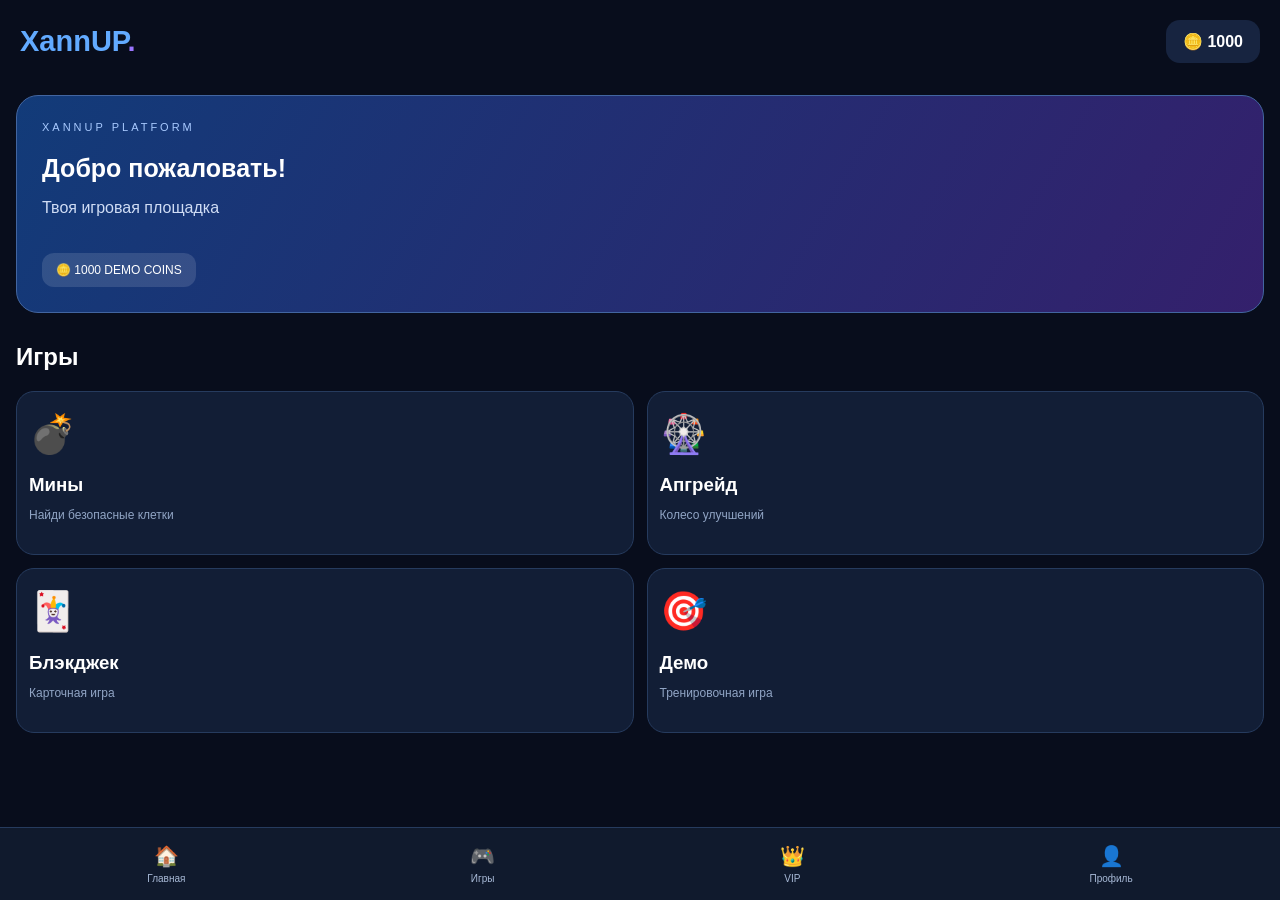
==== index.html @ b1f597c9 "Add files via upload" ====
<!DOCTYPE html>
<html lang="ru">
<head>
    <meta charset="UTF-8">
    <meta name="viewport" content="width=device-width, initial-scale=1.0">
    <title>XannUP</title>
    <script src="https://telegram.org/js/telegram-web-app.js"></script>
    <link rel="stylesheet" href="style.css">
</head>
<body>

<header>
    <div class="logo">XannUP<span>.</span></div>
    <div class="balance">
        🪙 <span id="balance">1000</span>
    </div>
</header>

<main>
    <section class="banner">
        <div class="banner-label">XANNUP PLATFORM</div>
        <h1>Добро пожаловать!</h1>
        <p>Твоя игровая площадка</p>
        <div class="banner-coins">🪙 1000 DEMO COINS</div>
    </section>

    <h2>Игры</h2>

    <section class="games">
        <div class="game" onclick="openGame('mines')">
            <div class="emoji">💣</div>
            <h3>Мины</h3>
            <p>Найди безопасные клетки</p>
        </div>

        <div class="game" onclick="openGame('upgrade')">
            <div class="emoji">🎡</div>
            <h3>Апгрейд</h3>
            <p>Колесо улучшений</p>
        </div>

        <div class="game" onclick="openGame('blackjack')">
            <div class="emoji">🃏</div>
            <h3>Блэкджек</h3>
            <p>Карточная игра</p>
        </div>

        <div class="game" onclick="openGame('demo')">
            <div class="emoji">🎯</div>
            <h3>Демо</h3>
            <p>Тренировочная игра</p>
        </div>
    </section>

    <section id="game-screen">
        <button class="back" onclick="goHome()">← Назад</button>
        <div id="game-content"></div>
    </section>

    <div id="message"></div>
</main>

<nav>
    <button onclick="openTab('Главная')">🏠<span>Главная</span></button>
    <button onclick="openTab('Игры')">🎮<span>Игры</span></button>
    <button onclick="openTab('VIP')">👑<span>VIP</span></button>
    <button onclick="openTab('Профиль')">👤<span>Профиль</span></button>
</nav>

<script src="script.js"></script>
</body>
</html>
---- style.css ----
* {
    box-sizing: border-box;
}

body {
    margin: 0;
    background: #080d1c;
    color: white;
    font-family: Arial, sans-serif;
}

header {
    display: flex;
    justify-content: space-between;
    align-items: center;
    padding: 20px;
}

.logo {
    font-size: 29px;
    font-weight: 900;
    color: #62aaff;
}

.logo span {
    color: #9b75ff;
}

.balance {
    background: #172440;
    padding: 12px 17px;
    border-radius: 14px;
    font-weight: bold;
}

main {
    padding: 12px 16px 110px;
}

.banner {
    padding: 25px;
    border-radius: 22px;
    background: linear-gradient(120deg, #123b79, #34206c);
    border: 1px solid #4265a0;
}

.banner-label {
    font-size: 11px;
    letter-spacing: 3px;
    color: #a8caff;
}

.banner h1 {
    font-size: 25px;
    margin-bottom: 8px;
}

.banner p {
    color: #d0ddf5;
}

.banner-coins {
    margin-top: 20px;
    background: #ffffff20;
    display: inline-block;
    padding: 10px 14px;
    border-radius: 12px;
    font-size: 12px;
}

h2 {
    margin-top: 30px;
}

.games {
    display: grid;
    grid-template-columns: 1fr 1fr;
    gap: 13px;
}

.game {
    background: #121e36;
    border: 1px solid #263b5e;
    border-radius: 18px;
    padding: 20px 12px;
    cursor: pointer;
}

.game:active {
    transform: scale(.97);
}

.game h3 {
    margin-bottom: 7px;
}

.game p {
    color: #91a5c5;
    font-size: 12px;
}

.emoji {
    font-size: 38px;
}

#game-screen {
    display: none;
    background: #121e36;
    border: 1px solid #263b5e;
    padding: 20px;
    margin-top: 20px;
    border-radius: 18px;
}

.back {
    background: #263b5e;
    color: white;
    padding: 10px 15px;
    border: none;
    border-radius: 10px;
}

#message {
    display: none;
    background: #172440;
    padding: 15px;
    border-radius: 14px;
    margin-top: 20px;
}

nav {
    position: fixed;
    bottom: 0;
    width: 100%;
    background: #101a2d;
    display: flex;
    justify-content: space-around;
    padding: 15px 5px;
    border-top: 1px solid #263b5e;
}

nav button {
    color: #a8bad7;
    background: none;
    border: none;
    font-size: 20px;
}

nav span {
    display: block;
    font-size: 10px;
    margin-top: 5px;
}
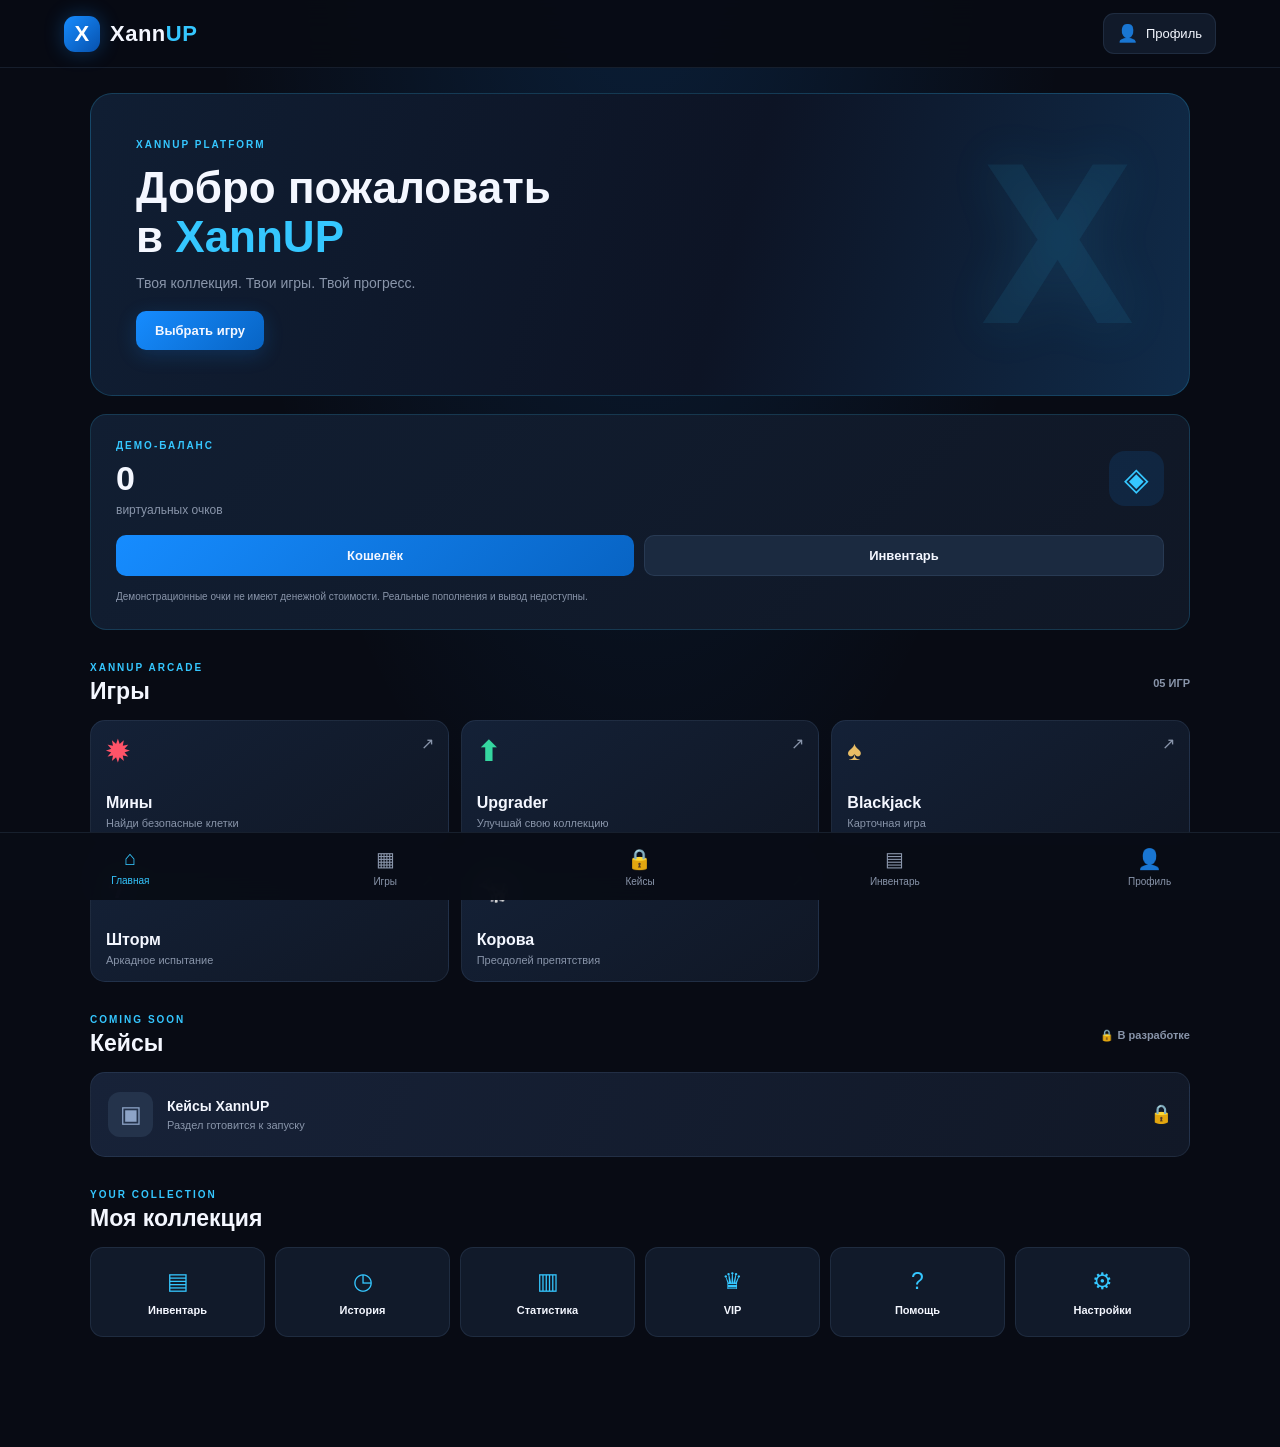
==== commit 33e4fcf1: "Add files via upload" ====
--- a/index.html
+++ b/index.html
@@ -2,72 +2,222 @@
 <!DOCTYPE html>
 <html lang="ru">
 <head>
-    <meta charset="UTF-8">
-    <meta name="viewport" content="width=device-width, initial-scale=1.0">
-    <title>XannUP</title>
-    <script src="https://telegram.org/js/telegram-web-app.js"></script>
-    <link rel="stylesheet" href="style.css">
+  <meta charset="UTF-8">
+  <meta name="viewport" content="width=device-width, initial-scale=1.0">
+  <meta name="theme-color" content="#080b14">
+  <meta name="description" content="XannUP — игровая демо-платформа">
+  <title>XannUP — Главная</title>
+
+  <link rel="stylesheet" href="style.css">
+
+  <script src="assets/core.js"></script>
+  <script src="script.js" defer></script>
 </head>
+
 <body>
 
-<header>
-    <div class="logo">XannUP<span>.</span></div>
-    <div class="balance">
-        🪙 <span id="balance">1000</span>
-    </div>
+<header class="header">
+  <a href="index.html" class="logo">
+    <span class="logo-icon">X</span>
+    <span>Xann<span class="logo-accent">UP</span></span>
+  </a>
+
+  <a href="profile/profile.html" class="profile-button">
+    <span class="avatar">👤</span>
+    <span>Профиль</span>
+  </a>
 </header>
 
-<main>
-    <section class="banner">
-        <div class="banner-label">XANNUP PLATFORM</div>
-        <h1>Добро пожаловать!</h1>
-        <p>Твоя игровая площадка</p>
-        <div class="banner-coins">🪙 1000 DEMO COINS</div>
-    </section>
-
-    <h2>Игры</h2>
-
-    <section class="games">
-        <div class="game" onclick="openGame('mines')">
-            <div class="emoji">💣</div>
-            <h3>Мины</h3>
-            <p>Найди безопасные клетки</p>
-        </div>
-
-        <div class="game" onclick="openGame('upgrade')">
-            <div class="emoji">🎡</div>
-            <h3>Апгрейд</h3>
-            <p>Колесо улучшений</p>
-        </div>
-
-        <div class="game" onclick="openGame('blackjack')">
-            <div class="emoji">🃏</div>
-            <h3>Блэкджек</h3>
-            <p>Карточная игра</p>
-        </div>
-
-        <div class="game" onclick="openGame('demo')">
-            <div class="emoji">🎯</div>
-            <h3>Демо</h3>
-            <p>Тренировочная игра</p>
-        </div>
-    </section>
-
-    <section id="game-screen">
-        <button class="back" onclick="goHome()">← Назад</button>
-        <div id="game-content"></div>
-    </section>
-
-    <div id="message"></div>
+<main class="container">
+
+  <section class="hero">
+    <div class="hero-content">
+      <span class="eyebrow">XANNUP PLATFORM</span>
+      <h1>Добро пожаловать<br>в <span>XannUP</span></h1>
+      <p>
+        Твоя коллекция. Твои игры. Твой прогресс.
+      </p>
+      <a href="#games" class="hero-button">Выбрать игру</a>
+    </div>
+
+    <div class="hero-decoration">
+      <div class="hero-x">X</div>
+    </div>
+  </section>
+
+  <section class="wallet-preview">
+    <div class="wallet-top">
+      <div>
+        <span class="section-label">ДЕМО-БАЛАНС</span>
+        <h2 id="balanceValue">0</h2>
+        <span class="balance-unit">виртуальных очков</span>
+      </div>
+      <div class="wallet-icon">◈</div>
+    </div>
+
+    <div class="wallet-actions">
+      <a href="wallet/wallet.html" class="button-primary">
+        Кошелёк
+      </a>
+
+      <a href="inventory/inventory.html" class="button-secondary">
+        Инвентарь
+      </a>
+    </div>
+
+    <p class="demo-notice">
+      Демонстрационные очки не имеют денежной стоимости.
+      Реальные пополнения и вывод недоступны.
+    </p>
+  </section>
+
+  <section class="section" id="games">
+    <div class="section-heading">
+      <div>
+        <span class="section-label">XANNUP ARCADE</span>
+        <h2>Игры</h2>
+      </div>
+      <span class="section-count">05 ИГР</span>
+    </div>
+
+    <div class="games-grid">
+
+      <a href="games/mines.html" class="game-card mines-card">
+        <div class="game-symbol">✹</div>
+        <div class="game-info">
+          <h3>Мины</h3>
+          <p>Найди безопасные клетки</p>
+        </div>
+        <span class="game-arrow">↗</span>
+      </a>
+
+      <a href="games/upgrade.html" class="game-card upgrade-card">
+        <div class="game-symbol">⬆</div>
+        <div class="game-info">
+          <h3>Upgrader</h3>
+          <p>Улучшай свою коллекцию</p>
+        </div>
+        <span class="game-arrow">↗</span>
+      </a>
+
+      <a href="games/blackjack.html" class="game-card blackjack-card">
+        <div class="game-symbol">♠</div>
+        <div class="game-info">
+          <h3>Blackjack</h3>
+          <p>Карточная игра</p>
+        </div>
+        <span class="game-arrow">↗</span>
+      </a>
+
+      <a href="games/storm.html" class="game-card storm-card">
+        <div class="game-symbol">ϟ</div>
+        <div class="game-info">
+          <h3>Шторм</h3>
+          <p>Аркадное испытание</p>
+        </div>
+        <span class="game-arrow">↗</span>
+      </a>
+
+      <a href="games/cow.html" class="game-card cow-card">
+        <div class="game-symbol">🐄</div>
+        <div class="game-info">
+          <h3>Корова</h3>
+          <p>Преодолей препятствия</p>
+        </div>
+        <span class="game-arrow">↗</span>
+      </a>
+
+    </div>
+  </section>
+
+  <section class="section" id="cases">
+    <div class="section-heading">
+      <div>
+        <span class="section-label">COMING SOON</span>
+        <h2>Кейсы</h2>
+      </div>
+      <span class="lock-label">🔒 В разработке</span>
+    </div>
+
+    <a href="cases/cases.html" class="cases-card">
+      <div class="cases-symbol">▣</div>
+      <div>
+        <h3>Кейсы XannUP</h3>
+        <p>Раздел готовится к запуску</p>
+      </div>
+      <span class="lock-icon">🔒</span>
+    </a>
+  </section>
+
+  <section class="section">
+    <div class="section-heading">
+      <div>
+        <span class="section-label">YOUR COLLECTION</span>
+        <h2>Моя коллекция</h2>
+      </div>
+    </div>
+
+    <div class="quick-grid">
+      <a href="inventory/inventory.html" class="quick-card">
+        <span>▤</span>
+        <strong>Инвентарь</strong>
+      </a>
+
+      <a href="history/history.html" class="quick-card">
+        <span>◷</span>
+        <strong>История</strong>
+      </a>
+
+      <a href="stats/stats.html" class="quick-card">
+        <span>▥</span>
+        <strong>Статистика</strong>
+      </a>
+
+      <a href="vip/vip.html" class="quick-card">
+        <span>♛</span>
+        <strong>VIP</strong>
+      </a>
+
+      <a href="help/help.html" class="quick-card">
+        <span>?</span>
+        <strong>Помощь</strong>
+      </a>
+
+      <a href="settings/settings.html" class="quick-card">
+        <span>⚙</span>
+        <strong>Настройки</strong>
+      </a>
+    </div>
+  </section>
+
 </main>
 
-<nav>
-    <button onclick="openTab('Главная')">🏠<span>Главная</span></button>
-    <button onclick="openTab('Игры')">🎮<span>Игры</span></button>
-    <button onclick="openTab('VIP')">👑<span>VIP</span></button>
-    <button onclick="openTab('Профиль')">👤<span>Профиль</span></button>
+<nav class="bottom-nav">
+  <a href="index.html" class="active">
+    <span>⌂</span>
+    Главная
+  </a>
+
+  <a href="#games">
+    <span>▦</span>
+    Игры
+  </a>
+
+  <a href="cases/cases.html">
+    <span>🔒</span>
+    Кейсы
+  </a>
+
+  <a href="inventory/inventory.html">
+    <span>▤</span>
+    Инвентарь
+  </a>
+
+  <a href="profile/profile.html">
+    <span>👤</span>
+    Профиль
+  </a>
 </nav>
 
-<script src="script.js"></script>
 </body>
 </html>
--- a/style.css
+++ b/style.css
@@ -1,154 +1,476 @@
+
+:root {
+  --bg: #080b14;
+  --bg-light: #0e1421;
+  --panel: #111a2a;
+  --panel-hover: #17243a;
+  --blue: #168cff;
+  --cyan: #35c7ff;
+  --text: #f4f7ff;
+  --muted: #8995aa;
+  --border: rgba(130, 170, 220, .12);
+  --radius: 16px;
+}
 
 * {
-    box-sizing: border-box;
+  margin: 0;
+  padding: 0;
+  box-sizing: border-box;
+}
+
+html {
+  scroll-behavior: smooth;
+  scroll-padding-top: 80px;
 }
 
 body {
-    margin: 0;
-    background: #080d1c;
-    color: white;
-    font-family: Arial, sans-serif;
-}
-
-header {
-    display: flex;
-    justify-content: space-between;
-    align-items: center;
-    padding: 20px;
+  min-height: 100vh;
+  padding-bottom: 85px;
+  background:
+    radial-gradient(ellipse at 50% -15%, rgba(22,140,255,.17), transparent 48%),
+    var(--bg);
+  color: var(--text);
+  font-family: Arial, Helvetica, sans-serif;
+}
+
+a {
+  color: inherit;
+  text-decoration: none;
+}
+
+button {
+  font: inherit;
+  cursor: pointer;
+}
+
+.header {
+  height: 68px;
+  padding: 0 5%;
+  display: flex;
+  justify-content: space-between;
+  align-items: center;
+  background: rgba(8,11,20,.94);
+  border-bottom: 1px solid var(--border);
+  position: sticky;
+  top: 0;
+  z-index: 20;
+  backdrop-filter: blur(15px);
 }
 
 .logo {
-    font-size: 29px;
-    font-weight: 900;
-    color: #62aaff;
-}
-
-.logo span {
-    color: #9b75ff;
-}
-
-.balance {
-    background: #172440;
-    padding: 12px 17px;
-    border-radius: 14px;
-    font-weight: bold;
-}
-
-main {
-    padding: 12px 16px 110px;
-}
-
-.banner {
+  display: flex;
+  align-items: center;
+  gap: 10px;
+  font-size: 22px;
+  font-weight: 900;
+  letter-spacing: .5px;
+}
+
+.logo-icon {
+  width: 36px;
+  height: 36px;
+  display: grid;
+  place-items: center;
+  border-radius: 11px;
+  background: linear-gradient(135deg, #168cff, #0751ad);
+  box-shadow: 0 0 20px rgba(22,140,255,.3);
+  color: white;
+}
+
+.logo-accent {
+  color: var(--cyan);
+}
+
+.profile-button {
+  display: flex;
+  align-items: center;
+  gap: 8px;
+  padding: 9px 13px;
+  background: var(--panel);
+  border: 1px solid var(--border);
+  border-radius: 11px;
+  font-size: 13px;
+}
+
+.avatar {
+  font-size: 17px;
+}
+
+.container {
+  width: min(1100px, 92%);
+  margin: 25px auto;
+}
+
+.hero {
+  min-height: 240px;
+  position: relative;
+  overflow: hidden;
+  display: flex;
+  align-items: center;
+  padding: 30px;
+  border: 1px solid rgba(53,199,255,.2);
+  border-radius: 22px;
+  background:
+    linear-gradient(105deg, #101e33 0%, #0d1425 58%, #102b49 100%);
+}
+
+.hero-content {
+  position: relative;
+  z-index: 2;
+}
+
+.eyebrow,
+.section-label {
+  display: block;
+  color: var(--cyan);
+  font-size: 10px;
+  font-weight: 800;
+  letter-spacing: 2px;
+}
+
+.hero h1 {
+  font-size: clamp(29px, 6vw, 44px);
+  line-height: 1.12;
+  margin: 13px 0;
+}
+
+.hero h1 span {
+  color: var(--cyan);
+}
+
+.hero p {
+  color: var(--muted);
+  font-size: 14px;
+  margin-bottom: 20px;
+}
+
+.hero-button {
+  display: inline-flex;
+  padding: 12px 19px;
+  background: linear-gradient(135deg, #168cff, #0864c4);
+  border-radius: 10px;
+  font-size: 13px;
+  font-weight: 800;
+  box-shadow: 0 5px 20px rgba(22,140,255,.2);
+}
+
+.hero-decoration {
+  position: absolute;
+  right: 5%;
+  top: 50%;
+  transform: translateY(-50%);
+}
+
+.hero-x {
+  font-size: clamp(130px, 25vw, 230px);
+  font-weight: 900;
+  line-height: 1;
+  color: rgba(53,199,255,.08);
+  text-shadow: 0 0 55px rgba(53,199,255,.12);
+}
+
+.wallet-preview {
+  margin-top: 18px;
+  padding: 20px;
+  background: linear-gradient(135deg, #111e32, #101725);
+  border: 1px solid rgba(53,199,255,.17);
+  border-radius: var(--radius);
+}
+
+.wallet-top {
+  display: flex;
+  align-items: center;
+  justify-content: space-between;
+}
+
+.wallet-top h2 {
+  font-size: 34px;
+  margin: 8px 0 2px;
+}
+
+.balance-unit {
+  color: var(--muted);
+  font-size: 12px;
+}
+
+.wallet-icon {
+  width: 55px;
+  height: 55px;
+  display: grid;
+  place-items: center;
+  border-radius: 16px;
+  color: var(--cyan);
+  font-size: 32px;
+  background: rgba(22,140,255,.12);
+}
+
+.wallet-actions {
+  display: flex;
+  gap: 10px;
+  margin-top: 17px;
+}
+
+.button-primary,
+.button-secondary {
+  flex: 1;
+  display: grid;
+  place-items: center;
+  padding: 12px;
+  border-radius: 10px;
+  font-size: 13px;
+  font-weight: 800;
+}
+
+.button-primary {
+  background: linear-gradient(135deg, #168cff, #0864c4);
+}
+
+.button-secondary {
+  background: #1b2a40;
+  border: 1px solid var(--border);
+}
+
+.demo-notice {
+  color: var(--muted);
+  font-size: 10px;
+  line-height: 1.5;
+  margin-top: 13px;
+}
+
+.section {
+  margin-top: 32px;
+}
+
+.section-heading {
+  display: flex;
+  align-items: center;
+  justify-content: space-between;
+  margin-bottom: 15px;
+}
+
+.section-heading h2 {
+  font-size: 23px;
+  margin-top: 5px;
+}
+
+.section-count,
+.lock-label {
+  color: var(--muted);
+  font-size: 11px;
+  font-weight: 700;
+}
+
+.games-grid {
+  display: grid;
+  grid-template-columns: repeat(2, minmax(0, 1fr));
+  gap: 12px;
+}
+
+.game-card {
+  min-height: 125px;
+  padding: 15px;
+  display: flex;
+  flex-direction: column;
+  justify-content: space-between;
+  position: relative;
+  overflow: hidden;
+  background: linear-gradient(145deg, #142137, #101725);
+  border: 1px solid var(--border);
+  border-radius: 15px;
+  transition: .2s;
+}
+
+.game-card:active,
+.quick-card:active {
+  transform: scale(.98);
+}
+
+.game-card:hover {
+  border-color: rgba(53,199,255,.35);
+  background: var(--panel-hover);
+}
+
+.game-symbol {
+  font-size: 27px;
+  font-weight: 900;
+  color: var(--cyan);
+}
+
+.game-info h3 {
+  font-size: 16px;
+  margin-bottom: 5px;
+}
+
+.game-info p {
+  color: var(--muted);
+  font-size: 11px;
+}
+
+.game-arrow {
+  position: absolute;
+  right: 14px;
+  top: 13px;
+  color: var(--muted);
+}
+
+.mines-card .game-symbol {
+  color: #ff5368;
+}
+
+.upgrade-card .game-symbol {
+  color: #35d6a0;
+}
+
+.blackjack-card .game-symbol {
+  color: #e9bd65;
+}
+
+.storm-card .game-symbol {
+  color: #a78bfa;
+}
+
+.cow-card .game-symbol {
+  color: #e5c477;
+}
+
+.cases-card {
+  min-height: 85px;
+  padding: 17px;
+  display: flex;
+  align-items: center;
+  gap: 14px;
+  background: linear-gradient(110deg, #172238, #111827);
+  border: 1px solid var(--border);
+  border-radius: 15px;
+}
+
+.cases-symbol {
+  width: 45px;
+  height: 45px;
+  display: grid;
+  place-items: center;
+  border-radius: 12px;
+  color: #8da4c7;
+  background: #24334b;
+  font-size: 23px;
+}
+
+.cases-card h3 {
+  font-size: 14px;
+}
+
+.cases-card p {
+  color: var(--muted);
+  font-size: 11px;
+  margin-top: 5px;
+}
+
+.lock-icon {
+  margin-left: auto;
+  font-size: 18px;
+}
+
+.quick-grid {
+  display: grid;
+  grid-template-columns: repeat(3, minmax(0, 1fr));
+  gap: 10px;
+}
+
+.quick-card {
+  min-height: 90px;
+  display: flex;
+  flex-direction: column;
+  align-items: center;
+  justify-content: center;
+  gap: 9px;
+  background: var(--panel);
+  border: 1px solid var(--border);
+  border-radius: 13px;
+  transition: .2s;
+}
+
+.quick-card span {
+  color: var(--cyan);
+  font-size: 23px;
+}
+
+.quick-card strong {
+  font-size: 11px;
+}
+
+.bottom-nav {
+  position: fixed;
+  bottom: 0;
+  left: 0;
+  right: 0;
+  min-height: 68px;
+  display: flex;
+  justify-content: space-around;
+  align-items: center;
+  background: rgba(9,13,22,.97);
+  border-top: 1px solid var(--border);
+  z-index: 30;
+  backdrop-filter: blur(15px);
+  padding: 7px 3px;
+}
+
+.bottom-nav a {
+  flex: 1;
+  display: flex;
+  flex-direction: column;
+  align-items: center;
+  gap: 5px;
+  color: var(--muted);
+  font-size: 10px;
+  text-align: center;
+}
+
+.bottom-nav a span {
+  font-size: 20px;
+}
+
+.bottom-nav a.active {
+  color: var(--cyan);
+}
+
+.bottom-nav a.locked {
+  opacity: .65;
+}
+
+@media (min-width: 700px) {
+  .games-grid {
+    grid-template-columns: repeat(3, minmax(0, 1fr));
+  }
+
+  .hero {
+    min-height: 290px;
+    padding: 45px;
+  }
+
+  .wallet-preview {
     padding: 25px;
-    border-radius: 22px;
-    background: linear-gradient(120deg, #123b79, #34206c);
-    border: 1px solid #4265a0;
-}
-
-.banner-label {
-    font-size: 11px;
-    letter-spacing: 3px;
-    color: #a8caff;
-}
-
-.banner h1 {
-    font-size: 25px;
-    margin-bottom: 8px;
-}
-
-.banner p {
-    color: #d0ddf5;
-}
-
-.banner-coins {
-    margin-top: 20px;
-    background: #ffffff20;
-    display: inline-block;
-    padding: 10px 14px;
-    border-radius: 12px;
-    font-size: 12px;
-}
-
-h2 {
-    margin-top: 30px;
-}
-
-.games {
-    display: grid;
-    grid-template-columns: 1fr 1fr;
-    gap: 13px;
-}
-
-.game {
-    background: #121e36;
-    border: 1px solid #263b5e;
-    border-radius: 18px;
-    padding: 20px 12px;
-    cursor: pointer;
-}
-
-.game:active {
-    transform: scale(.97);
-}
-
-.game h3 {
-    margin-bottom: 7px;
-}
-
-.game p {
-    color: #91a5c5;
-    font-size: 12px;
-}
-
-.emoji {
-    font-size: 38px;
-}
-
-#game-screen {
-    display: none;
-    background: #121e36;
-    border: 1px solid #263b5e;
-    padding: 20px;
-    margin-top: 20px;
-    border-radius: 18px;
-}
-
-.back {
-    background: #263b5e;
-    color: white;
-    padding: 10px 15px;
-    border: none;
-    border-radius: 10px;
-}
-
-#message {
-    display: none;
-    background: #172440;
-    padding: 15px;
-    border-radius: 14px;
-    margin-top: 20px;
-}
-
-nav {
-    position: fixed;
-    bottom: 0;
-    width: 100%;
-    background: #101a2d;
-    display: flex;
-    justify-content: space-around;
-    padding: 15px 5px;
-    border-top: 1px solid #263b5e;
-}
-
-nav button {
-    color: #a8bad7;
-    background: none;
-    border: none;
-    font-size: 20px;
-}
-
-nav span {
-    display: block;
+  }
+
+  .quick-grid {
+    grid-template-columns: repeat(6, minmax(0, 1fr));
+  }
+}
+
+@media (max-width: 380px) {
+  .container {
+    width: 94%;
+  }
+
+  .hero {
+    padding: 22px 18px;
+  }
+
+  .game-card {
+    min-height: 115px;
+    padding: 12px;
+  }
+
+  .quick-card strong {
     font-size: 10px;
-    margin-top: 5px;
-}
+  }
+}
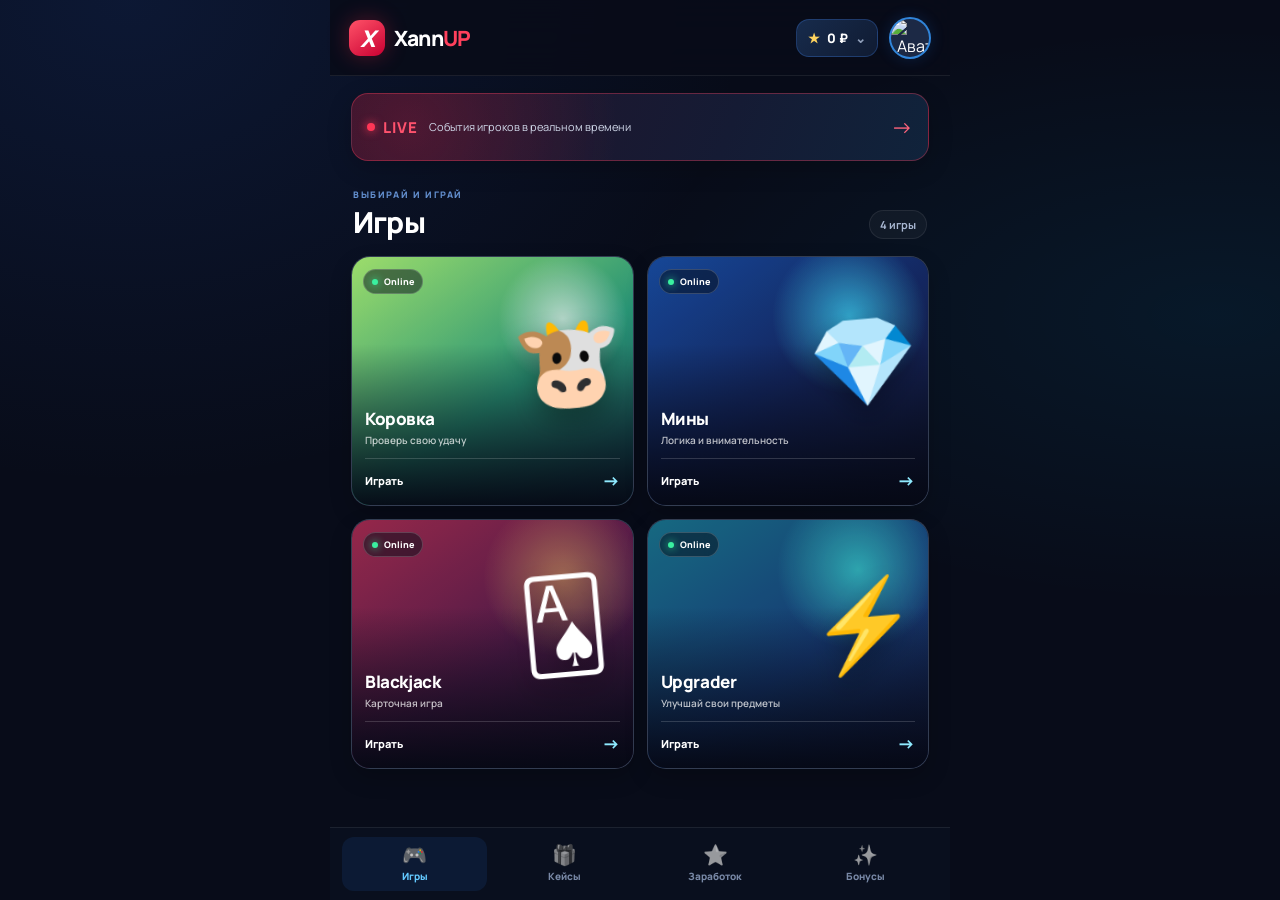
==== commit 9ee20591: "Add files via upload" ====
--- a/index.html
+++ b/index.html
@@ -3,221 +3,266 @@
 <html lang="ru">
 <head>
   <meta charset="UTF-8">
-  <meta name="viewport" content="width=device-width, initial-scale=1.0">
-  <meta name="theme-color" content="#080b14">
-  <meta name="description" content="XannUP — игровая демо-платформа">
-  <title>XannUP — Главная</title>
-
+  <meta name="viewport" content="width=device-width, initial-scale=1.0, viewport-fit=cover">
+  <meta name="theme-color" content="#080d1c">
+  <meta name="description" content="XannUP — игровые развлечения">
+  <title>XannUP</title>
   <link rel="stylesheet" href="style.css">
-
-  <script src="assets/core.js"></script>
-  <script src="script.js" defer></script>
+  <script src="https://telegram.org/js/telegram-web-app.js"></script>
 </head>
 
 <body>
-
-<header class="header">
-  <a href="index.html" class="logo">
-    <span class="logo-icon">X</span>
-    <span>Xann<span class="logo-accent">UP</span></span>
-  </a>
-
-  <a href="profile/profile.html" class="profile-button">
-    <span class="avatar">👤</span>
-    <span>Профиль</span>
-  </a>
-</header>
-
-<main class="container">
-
-  <section class="hero">
-    <div class="hero-content">
-      <span class="eyebrow">XANNUP PLATFORM</span>
-      <h1>Добро пожаловать<br>в <span>XannUP</span></h1>
-      <p>
-        Твоя коллекция. Твои игры. Твой прогресс.
-      </p>
-      <a href="#games" class="hero-button">Выбрать игру</a>
-    </div>
-
-    <div class="hero-decoration">
-      <div class="hero-x">X</div>
-    </div>
-  </section>
-
-  <section class="wallet-preview">
-    <div class="wallet-top">
-      <div>
-        <span class="section-label">ДЕМО-БАЛАНС</span>
-        <h2 id="balanceValue">0</h2>
-        <span class="balance-unit">виртуальных очков</span>
+  <div class="app" id="app">
+
+    <!-- ШАПКА -->
+    <header class="topbar">
+      <a class="brand" href="#" aria-label="XannUP">
+        <span class="brand-mark">X</span>
+        <span class="brand-name">Xann<span>UP</span></span>
+      </a>
+
+      <div class="header-actions">
+        <button class="balance-button" id="balanceButton" type="button">
+          <span class="balance-icon">★</span>
+          <span id="balanceValue">0 ₽</span>
+          <span class="balance-arrow">⌄</span>
+        </button>
+
+        <button class="profile-button" id="profileButton" type="button"
+                aria-label="Профиль">
+          <img
+            id="telegramAvatar"
+            src="https://placehold.co/100x100/172443/ffffff?text=X"
+            alt="Аватар профиля"
+          >
+        </button>
       </div>
-      <div class="wallet-icon">◈</div>
-    </div>
-
-    <div class="wallet-actions">
-      <a href="wallet/wallet.html" class="button-primary">
-        Кошелёк
-      </a>
-
-      <a href="inventory/inventory.html" class="button-secondary">
-        Инвентарь
-      </a>
-    </div>
-
-    <p class="demo-notice">
-      Демонстрационные очки не имеют денежной стоимости.
-      Реальные пополнения и вывод недоступны.
-    </p>
-  </section>
-
-  <section class="section" id="games">
-    <div class="section-heading">
-      <div>
-        <span class="section-label">XANNUP ARCADE</span>
-        <h2>Игры</h2>
-      </div>
-      <span class="section-count">05 ИГР</span>
-    </div>
-
-    <div class="games-grid">
-
-      <a href="games/mines.html" class="game-card mines-card">
-        <div class="game-symbol">✹</div>
-        <div class="game-info">
-          <h3>Мины</h3>
-          <p>Найди безопасные клетки</p>
-        </div>
-        <span class="game-arrow">↗</span>
-      </a>
-
-      <a href="games/upgrade.html" class="game-card upgrade-card">
-        <div class="game-symbol">⬆</div>
-        <div class="game-info">
-          <h3>Upgrader</h3>
-          <p>Улучшай свою коллекцию</p>
-        </div>
-        <span class="game-arrow">↗</span>
-      </a>
-
-      <a href="games/blackjack.html" class="game-card blackjack-card">
-        <div class="game-symbol">♠</div>
-        <div class="game-info">
-          <h3>Blackjack</h3>
-          <p>Карточная игра</p>
-        </div>
-        <span class="game-arrow">↗</span>
-      </a>
-
-      <a href="games/storm.html" class="game-card storm-card">
-        <div class="game-symbol">ϟ</div>
-        <div class="game-info">
-          <h3>Шторм</h3>
-          <p>Аркадное испытание</p>
-        </div>
-        <span class="game-arrow">↗</span>
-      </a>
-
-      <a href="games/cow.html" class="game-card cow-card">
-        <div class="game-symbol">🐄</div>
-        <div class="game-info">
-          <h3>Корова</h3>
-          <p>Преодолей препятствия</p>
-        </div>
-        <span class="game-arrow">↗</span>
-      </a>
-
-    </div>
-  </section>
-
-  <section class="section" id="cases">
-    <div class="section-heading">
-      <div>
-        <span class="section-label">COMING SOON</span>
-        <h2>Кейсы</h2>
-      </div>
-      <span class="lock-label">🔒 В разработке</span>
-    </div>
-
-    <a href="cases/cases.html" class="cases-card">
-      <div class="cases-symbol">▣</div>
-      <div>
-        <h3>Кейсы XannUP</h3>
-        <p>Раздел готовится к запуску</p>
-      </div>
-      <span class="lock-icon">🔒</span>
-    </a>
-  </section>
-
-  <section class="section">
-    <div class="section-heading">
-      <div>
-        <span class="section-label">YOUR COLLECTION</span>
-        <h2>Моя коллекция</h2>
-      </div>
-    </div>
-
-    <div class="quick-grid">
-      <a href="inventory/inventory.html" class="quick-card">
-        <span>▤</span>
-        <strong>Инвентарь</strong>
-      </a>
-
-      <a href="history/history.html" class="quick-card">
-        <span>◷</span>
-        <strong>История</strong>
-      </a>
-
-      <a href="stats/stats.html" class="quick-card">
-        <span>▥</span>
-        <strong>Статистика</strong>
-      </a>
-
-      <a href="vip/vip.html" class="quick-card">
-        <span>♛</span>
-        <strong>VIP</strong>
-      </a>
-
-      <a href="help/help.html" class="quick-card">
-        <span>?</span>
-        <strong>Помощь</strong>
-      </a>
-
-      <a href="settings/settings.html" class="quick-card">
-        <span>⚙</span>
-        <strong>Настройки</strong>
-      </a>
-    </div>
-  </section>
-
-</main>
-
-<nav class="bottom-nav">
-  <a href="index.html" class="active">
-    <span>⌂</span>
-    Главная
-  </a>
-
-  <a href="#games">
-    <span>▦</span>
-    Игры
-  </a>
-
-  <a href="cases/cases.html">
-    <span>🔒</span>
-    Кейсы
-  </a>
-
-  <a href="inventory/inventory.html">
-    <span>▤</span>
-    Инвентарь
-  </a>
-
-  <a href="profile/profile.html">
-    <span>👤</span>
-    Профиль
-  </a>
-</nav>
-
+    </header>
+
+    <main>
+
+      <!-- ИГРЫ: СТРАНИЦА ОТКРЫВАЕТСЯ ПЕРВОЙ -->
+      <section class="page active" id="page-games" data-page="games">
+
+        <!-- LIVE -->
+        <button class="live-banner" id="openLiveButton" type="button">
+          <span class="live-banner-left">
+            <span class="live-indicator"></span>
+            <span class="live-title">LIVE</span>
+          </span>
+          <span class="live-description">
+            События игроков в реальном времени
+          </span>
+          <span class="live-arrow">→</span>
+        </button>
+
+        <div class="section-heading">
+          <div>
+            <p class="eyebrow">ВЫБИРАЙ И ИГРАЙ</p>
+            <h1>Игры</h1>
+          </div>
+          <span class="games-count">4 игры</span>
+        </div>
+
+        <!-- КАРТОЧКИ ИГР -->
+        <div class="games-grid">
+
+          <button class="game-card game-cow" type="button"
+                  data-game="cow">
+            <span class="online-label"><span></span> Online</span>
+            <span class="game-art cow-art" aria-hidden="true">🐮</span>
+            <span class="game-info">
+              <span class="game-name">Коровка</span>
+              <span class="game-subtitle">Проверь свою удачу</span>
+            </span>
+            <span class="game-play">Играть <span>→</span></span>
+          </button>
+
+          <button class="game-card game-mines" type="button"
+                  data-game="mines">
+            <span class="online-label"><span></span> Online</span>
+            <span class="game-art mines-art" aria-hidden="true">💎</span>
+            <span class="game-info">
+              <span class="game-name">Мины</span>
+              <span class="game-subtitle">Логика и внимательность</span>
+            </span>
+            <span class="game-play">Играть <span>→</span></span>
+          </button>
+
+          <button class="game-card game-blackjack" type="button"
+                  data-game="blackjack">
+            <span class="online-label"><span></span> Online</span>
+            <span class="game-art blackjack-art" aria-hidden="true">🂡</span>
+            <span class="game-info">
+              <span class="game-name">Blackjack</span>
+              <span class="game-subtitle">Карточная игра</span>
+            </span>
+            <span class="game-play">Играть <span>→</span></span>
+          </button>
+
+          <button class="game-card game-upgrader" type="button"
+                  data-game="upgrader">
+            <span class="online-label"><span></span> Online</span>
+            <span class="game-art upgrader-art" aria-hidden="true">⚡</span>
+            <span class="game-info">
+              <span class="game-name">Upgrader</span>
+              <span class="game-subtitle">Улучшай свои предметы</span>
+            </span>
+            <span class="game-play">Играть <span>→</span></span>
+          </button>
+
+        </div>
+      </section>
+
+      <!-- LIVE -->
+      <section class="page" id="page-live" data-page="live" hidden>
+        <div class="page-heading">
+          <button class="back-button" data-back-to-games type="button">
+            ← Назад
+          </button>
+          <p class="eyebrow">АКТИВНОСТЬ ПЛАТФОРМЫ</p>
+          <h1><span class="live-indicator"></span> Live</h1>
+          <p class="page-description">
+            Здесь отображаются игровые события XannUP.
+          </p>
+        </div>
+
+        <div class="live-feed" id="liveFeed">
+          <div class="empty-state">
+            <span class="empty-state-icon">⚡</span>
+            <h2>Лента событий</h2>
+            <p>Здесь будут появляться события из игр.</p>
+          </div>
+        </div>
+      </section>
+
+      <!-- КЕЙСЫ -->
+      <section class="page" id="page-cases" data-page="cases" hidden>
+        <div class="page-heading">
+          <p class="eyebrow">XANNUP COLLECTION</p>
+          <h1>Кейсы</h1>
+        </div>
+        <div class="coming-soon">
+          <span class="coming-soon-icon">🎁</span>
+          <h2>Скоро появится</h2>
+          <p>Раздел кейсов пока находится в разработке.</p>
+        </div>
+      </section>
+
+      <!-- ЗАРАБОТОК -->
+      <section class="page" id="page-earnings" data-page="earnings" hidden>
+        <div class="page-heading">
+          <p class="eyebrow">ТВОЙ ПРОФИЛЬ</p>
+          <h1>Заработок</h1>
+        </div>
+        <div class="feature-card">
+          <span class="feature-icon">⭐</span>
+          <h2>Баланс XannUP</h2>
+          <p>Демонстрационные единицы платформы.</p>
+          <button class="primary-button" id="openWalletButton"
+                  type="button">
+            Открыть кошелёк
+          </button>
+        </div>
+      </section>
+
+      <!-- БОНУСЫ -->
+      <section class="page" id="page-bonuses" data-page="bonuses" hidden>
+        <div class="page-heading">
+          <p class="eyebrow">ПРИЯТНЫЕ ПОДАРКИ</p>
+          <h1>Бонусы</h1>
+        </div>
+        <div class="coming-soon">
+          <span class="coming-soon-icon">✨</span>
+          <h2>Бонусы XannUP</h2>
+          <p>Раздел бонусов скоро будет доступен.</p>
+        </div>
+      </section>
+
+      <!-- ПРОФИЛЬ -->
+      <section class="page" id="page-profile" data-page="profile" hidden>
+        <div class="page-heading">
+          <button class="back-button" data-back-to-games type="button">
+            ← Назад
+          </button>
+          <p class="eyebrow">АККАУНТ</p>
+          <h1>Профиль</h1>
+        </div>
+        <div class="profile-card">
+          <img
+            id="profileAvatar"
+            src="https://placehold.co/120x120/172443/ffffff?text=X"
+            alt="Аватар"
+          >
+          <h2 id="profileName">Игрок XannUP</h2>
+          <p id="profileUsername">@username</p>
+        </div>
+      </section>
+
+      <!-- КОШЕЛЁК -->
+      <section class="page" id="page-wallet" data-page="wallet" hidden>
+        <div class="page-heading">
+          <button class="back-button" data-back-to-games type="button">
+            ← Назад
+          </button>
+          <p class="eyebrow">ДЕМО-РЕЖИМ</p>
+          <h1>Кошелёк</h1>
+        </div>
+
+        <div class="wallet-card">
+          <p>Демонстрационный баланс</p>
+          <h2 id="walletBalance">0 ₽</h2>
+          <button class="secondary-button" id="currencyToggle"
+                  type="button">
+            Переключить ₽ / ⭐
+          </button>
+
+          <div class="wallet-actions">
+            <button class="primary-button" id="demoTopUpButton"
+                    type="button">
+              Пополнить
+            </button>
+            <button class="secondary-button" id="withdrawButton"
+                    type="button">
+              Вывод
+            </button>
+          </div>
+
+          <p class="demo-note">
+            Это демонстрационный интерфейс. Платежи и вывод средств
+            не выполняются.
+          </p>
+        </div>
+      </section>
+
+    </main>
+
+    <!-- НИЖНЯЯ НАВИГАЦИЯ -->
+    <nav class="bottom-nav" aria-label="Основная навигация">
+
+      <button class="nav-item active" data-nav="games" type="button">
+        <span class="nav-icon">🎮</span>
+        <span>Игры</span>
+      </button>
+
+      <button class="nav-item" data-nav="cases" type="button">
+        <span class="nav-icon">🎁</span>
+        <span>Кейсы</span>
+      </button>
+
+      <button class="nav-item" data-nav="earnings" type="button">
+        <span class="nav-icon">⭐</span>
+        <span>Заработок</span>
+      </button>
+
+      <button class="nav-item" data-nav="bonuses" type="button">
+        <span class="nav-icon">✨</span>
+        <span>Бонусы</span>
+      </button>
+
+    </nav>
+  </div>
+
+  <script src="script.js"></script>
 </body>
 </html>
--- a/style.css
+++ b/style.css
@@ -1,476 +1,712 @@
+
+@import url('https://fonts.googleapis.com/css2?family=Manrope:wght@400;500;600;700;800;900&display=swap');
 
 :root {
-  --bg: #080b14;
-  --bg-light: #0e1421;
-  --panel: #111a2a;
-  --panel-hover: #17243a;
-  --blue: #168cff;
-  --cyan: #35c7ff;
-  --text: #f4f7ff;
-  --muted: #8995aa;
-  --border: rgba(130, 170, 220, .12);
-  --radius: 16px;
+  --bg: #080c19;
+  --surface: #10182b;
+  --surface-light: #17233d;
+  --text: #ffffff;
+  --muted: #91a0bb;
+  --blue: #287bff;
+  --cyan: #28d8ff;
+  --red: #ff304f;
+  --green: #35e69a;
+  --border: rgba(255,255,255,.08);
 }
 
 * {
+  box-sizing: border-box;
+  -webkit-tap-highlight-color: transparent;
+}
+
+html {
+  min-height: 100%;
+  background: var(--bg);
+}
+
+body {
   margin: 0;
-  padding: 0;
-  box-sizing: border-box;
-}
-
-html {
-  scroll-behavior: smooth;
-  scroll-padding-top: 80px;
-}
-
-body {
   min-height: 100vh;
-  padding-bottom: 85px;
+  color: var(--text);
+  font-family: 'Manrope', sans-serif;
   background:
-    radial-gradient(ellipse at 50% -15%, rgba(22,140,255,.17), transparent 48%),
+    radial-gradient(ellipse at 10% 0%, rgba(35,85,190,.16), transparent 38%),
+    radial-gradient(ellipse at 95% 35%, rgba(0,190,255,.07), transparent 35%),
     var(--bg);
-  color: var(--text);
-  font-family: Arial, Helvetica, sans-serif;
-}
-
-a {
+}
+
+button, a {
+  font: inherit;
+}
+
+button {
   color: inherit;
-  text-decoration: none;
-}
-
-button {
-  font: inherit;
   cursor: pointer;
 }
 
-.header {
-  height: 68px;
-  padding: 0 5%;
-  display: flex;
+.app {
+  width: 100%;
+  max-width: 620px;
+  min-height: 100vh;
+  margin: 0 auto;
+  padding-bottom: calc(105px + env(safe-area-inset-bottom));
+}
+
+/* HEADER */
+
+.topbar {
+  height: 76px;
+  padding: 0 19px;
+  display: flex;
+  align-items: center;
   justify-content: space-between;
-  align-items: center;
-  background: rgba(8,11,20,.94);
   border-bottom: 1px solid var(--border);
+  background: rgba(8,12,25,.88);
+  backdrop-filter: blur(18px);
   position: sticky;
   top: 0;
   z-index: 20;
-  backdrop-filter: blur(15px);
-}
-
-.logo {
-  display: flex;
-  align-items: center;
-  gap: 10px;
-  font-size: 22px;
-  font-weight: 900;
-  letter-spacing: .5px;
-}
-
-.logo-icon {
+}
+
+.brand {
+  display: flex;
+  align-items: center;
+  gap: 9px;
+  text-decoration: none;
+  color: white;
+}
+
+.brand-mark {
   width: 36px;
   height: 36px;
   display: grid;
   place-items: center;
   border-radius: 11px;
-  background: linear-gradient(135deg, #168cff, #0751ad);
-  box-shadow: 0 0 20px rgba(22,140,255,.3);
-  color: white;
-}
-
-.logo-accent {
-  color: var(--cyan);
+  background: linear-gradient(145deg, #ff5268, #c90032);
+  box-shadow: 0 0 22px rgba(255,35,75,.3);
+  font-size: 23px;
+  font-weight: 900;
+  font-style: italic;
+}
+
+.brand-name {
+  font-size: 21px;
+  font-weight: 900;
+  letter-spacing: -.8px;
+}
+
+.brand-name span {
+  color: #ff405c;
+}
+
+.header-actions {
+  display: flex;
+  align-items: center;
+  gap: 11px;
+}
+
+.balance-button {
+  display: flex;
+  align-items: center;
+  gap: 7px;
+  border: 1px solid rgba(67,140,255,.25);
+  border-radius: 13px;
+  padding: 9px 11px;
+  background: linear-gradient(135deg, #172b4c, #101b32);
+  font-weight: 800;
+  font-size: 13px;
+}
+
+.balance-icon {
+  color: #ffd45e;
+}
+
+.balance-arrow {
+  color: #91a0bb;
 }
 
 .profile-button {
+  width: 42px;
+  height: 42px;
+  padding: 0;
+  border: 2px solid rgba(54,157,255,.8);
+  border-radius: 50%;
+  overflow: hidden;
+  background: #1c2945;
+  box-shadow: 0 0 15px rgba(40,123,255,.18);
+}
+
+.profile-button img {
+  width: 100%;
+  height: 100%;
+  object-fit: cover;
+}
+
+/* MAIN */
+
+main {
+  padding: 17px 16px 24px;
+}
+
+.page[hidden] {
+  display: none !important;
+}
+
+.page {
+  animation: pageEnter .28s ease both;
+}
+
+@keyframes pageEnter {
+  from {
+    opacity: 0;
+    transform: translateY(9px);
+  }
+  to {
+    opacity: 1;
+    transform: translateY(0);
+  }
+}
+
+/* LIVE BANNER */
+
+.live-banner {
+  width: 100%;
+  min-height: 68px;
+  padding: 13px 15px;
+  display: flex;
+  align-items: center;
+  gap: 11px;
+  border: 1px solid rgba(255,65,93,.35);
+  border-radius: 17px;
+  text-align: left;
+  background:
+    radial-gradient(circle at 10% 50%, rgba(255,35,70,.2), transparent 40%),
+    linear-gradient(110deg, #24142b, #151b34 65%, #10233b);
+  box-shadow: 0 7px 24px rgba(0,0,0,.2);
+  transition: transform .2s, border-color .2s;
+}
+
+.live-banner:active {
+  transform: scale(.98);
+}
+
+.live-banner-left {
   display: flex;
   align-items: center;
   gap: 8px;
-  padding: 9px 13px;
-  background: var(--panel);
+}
+
+.live-indicator,
+.online-label > span {
+  width: 8px;
+  height: 8px;
+  display: inline-block;
+  border-radius: 50%;
+  background: #ff3656;
+  box-shadow: 0 0 10px #ff3656;
+  animation: livePulse 1.5s infinite;
+  flex-shrink: 0;
+}
+
+@keyframes livePulse {
+  0%, 100% {
+    opacity: 1;
+    box-shadow: 0 0 5px #ff3656;
+  }
+  50% {
+    opacity: .55;
+    box-shadow: 0 0 14px #ff3656;
+  }
+}
+
+.live-title {
+  color: #ff526d;
+  font-size: 15px;
+  font-weight: 900;
+  letter-spacing: 1px;
+}
+
+.live-description {
+  color: #d0d8e9;
+  font-size: 11px;
+  line-height: 1.4;
+  flex: 1;
+}
+
+.live-arrow {
+  font-size: 22px;
+  color: #ff647c;
+}
+
+/* SECTION TITLES */
+
+.section-heading {
+  margin: 27px 2px 17px;
+  display: flex;
+  align-items: end;
+  justify-content: space-between;
+}
+
+.eyebrow {
+  margin: 0 0 5px;
+  color: #638fcf;
+  font-size: 9px;
+  font-weight: 900;
+  letter-spacing: 1.6px;
+}
+
+h1 {
+  margin: 0;
+  font-size: 29px;
+  line-height: 1.15;
+  font-weight: 900;
+  letter-spacing: -.8px;
+}
+
+.games-count {
+  padding: 6px 10px;
   border: 1px solid var(--border);
-  border-radius: 11px;
-  font-size: 13px;
-}
-
-.avatar {
-  font-size: 17px;
-}
-
-.container {
-  width: min(1100px, 92%);
-  margin: 25px auto;
-}
-
-.hero {
-  min-height: 240px;
-  position: relative;
-  overflow: hidden;
-  display: flex;
-  align-items: center;
-  padding: 30px;
-  border: 1px solid rgba(53,199,255,.2);
-  border-radius: 22px;
-  background:
-    linear-gradient(105deg, #101e33 0%, #0d1425 58%, #102b49 100%);
-}
-
-.hero-content {
-  position: relative;
-  z-index: 2;
-}
-
-.eyebrow,
-.section-label {
-  display: block;
-  color: var(--cyan);
-  font-size: 10px;
-  font-weight: 800;
-  letter-spacing: 2px;
-}
-
-.hero h1 {
-  font-size: clamp(29px, 6vw, 44px);
-  line-height: 1.12;
-  margin: 13px 0;
-}
-
-.hero h1 span {
-  color: var(--cyan);
-}
-
-.hero p {
-  color: var(--muted);
-  font-size: 14px;
-  margin-bottom: 20px;
-}
-
-.hero-button {
-  display: inline-flex;
-  padding: 12px 19px;
-  background: linear-gradient(135deg, #168cff, #0864c4);
-  border-radius: 10px;
-  font-size: 13px;
-  font-weight: 800;
-  box-shadow: 0 5px 20px rgba(22,140,255,.2);
-}
-
-.hero-decoration {
-  position: absolute;
-  right: 5%;
-  top: 50%;
-  transform: translateY(-50%);
-}
-
-.hero-x {
-  font-size: clamp(130px, 25vw, 230px);
-  font-weight: 900;
-  line-height: 1;
-  color: rgba(53,199,255,.08);
-  text-shadow: 0 0 55px rgba(53,199,255,.12);
-}
-
-.wallet-preview {
-  margin-top: 18px;
-  padding: 20px;
-  background: linear-gradient(135deg, #111e32, #101725);
-  border: 1px solid rgba(53,199,255,.17);
-  border-radius: var(--radius);
-}
-
-.wallet-top {
-  display: flex;
-  align-items: center;
-  justify-content: space-between;
-}
-
-.wallet-top h2 {
-  font-size: 34px;
-  margin: 8px 0 2px;
-}
-
-.balance-unit {
-  color: var(--muted);
-  font-size: 12px;
-}
-
-.wallet-icon {
-  width: 55px;
-  height: 55px;
-  display: grid;
-  place-items: center;
-  border-radius: 16px;
-  color: var(--cyan);
-  font-size: 32px;
-  background: rgba(22,140,255,.12);
-}
-
-.wallet-actions {
-  display: flex;
-  gap: 10px;
-  margin-top: 17px;
-}
-
-.button-primary,
-.button-secondary {
-  flex: 1;
-  display: grid;
-  place-items: center;
-  padding: 12px;
-  border-radius: 10px;
-  font-size: 13px;
-  font-weight: 800;
-}
-
-.button-primary {
-  background: linear-gradient(135deg, #168cff, #0864c4);
-}
-
-.button-secondary {
-  background: #1b2a40;
-  border: 1px solid var(--border);
-}
-
-.demo-notice {
-  color: var(--muted);
-  font-size: 10px;
-  line-height: 1.5;
-  margin-top: 13px;
-}
-
-.section {
-  margin-top: 32px;
-}
-
-.section-heading {
-  display: flex;
-  align-items: center;
-  justify-content: space-between;
-  margin-bottom: 15px;
-}
-
-.section-heading h2 {
-  font-size: 23px;
-  margin-top: 5px;
-}
-
-.section-count,
-.lock-label {
-  color: var(--muted);
+  border-radius: 20px;
+  color: #a8b7d1;
+  background: rgba(255,255,255,.04);
   font-size: 11px;
   font-weight: 700;
 }
+
+/* GAME CARDS */
 
 .games-grid {
   display: grid;
   grid-template-columns: repeat(2, minmax(0, 1fr));
-  gap: 12px;
+  gap: 13px;
 }
 
 .game-card {
-  min-height: 125px;
-  padding: 15px;
+  min-width: 0;
+  min-height: 225px;
+  position: relative;
   display: flex;
   flex-direction: column;
-  justify-content: space-between;
-  position: relative;
+  align-items: stretch;
+  justify-content: flex-end;
   overflow: hidden;
-  background: linear-gradient(145deg, #142137, #101725);
-  border: 1px solid var(--border);
-  border-radius: 15px;
-  transition: .2s;
-}
-
-.game-card:active,
-.quick-card:active {
-  transform: scale(.98);
-}
-
-.game-card:hover {
-  border-color: rgba(53,199,255,.35);
-  background: var(--panel-hover);
-}
-
-.game-symbol {
-  font-size: 27px;
-  font-weight: 900;
-  color: var(--cyan);
-}
-
-.game-info h3 {
-  font-size: 16px;
-  margin-bottom: 5px;
-}
-
-.game-info p {
-  color: var(--muted);
-  font-size: 11px;
-}
-
-.game-arrow {
+  padding: 13px;
+  border: 1px solid rgba(255,255,255,.12);
+  border-radius: 19px;
+  text-align: left;
+  background: #17223a;
+  isolation: isolate;
+  box-shadow: 0 9px 22px rgba(0,0,0,.2);
+  transition: transform .2s, filter .2s, border-color .2s;
+}
+
+.game-card:active {
+  transform: scale(.97);
+  filter: brightness(1.13);
+}
+
+.game-card::before {
+  content: "";
   position: absolute;
-  right: 14px;
-  top: 13px;
-  color: var(--muted);
-}
-
-.mines-card .game-symbol {
-  color: #ff5368;
-}
-
-.upgrade-card .game-symbol {
-  color: #35d6a0;
-}
-
-.blackjack-card .game-symbol {
-  color: #e9bd65;
-}
-
-.storm-card .game-symbol {
-  color: #a78bfa;
-}
-
-.cow-card .game-symbol {
-  color: #e5c477;
-}
-
-.cases-card {
-  min-height: 85px;
-  padding: 17px;
-  display: flex;
-  align-items: center;
-  gap: 14px;
-  background: linear-gradient(110deg, #172238, #111827);
-  border: 1px solid var(--border);
-  border-radius: 15px;
-}
-
-.cases-symbol {
-  width: 45px;
-  height: 45px;
+  inset: 0;
+  z-index: -2;
+  opacity: .95;
+}
+
+.game-card::after {
+  content: "";
+  position: absolute;
+  inset: 35% 0 0;
+  z-index: -1;
+  background: linear-gradient(transparent, rgba(5,8,20,.96));
+}
+
+.game-cow::before {
+  background:
+    radial-gradient(circle at 75% 25%, rgba(255,255,255,.65), transparent 23%),
+    linear-gradient(145deg, #a4e86e, #2b9c79 55%, #164c58);
+}
+
+.game-mines::before {
+  background:
+    radial-gradient(circle at 72% 24%, rgba(64,226,255,.7), transparent 28%),
+    linear-gradient(145deg, #174a9c, #14245a 55%, #10162e);
+}
+
+.game-blackjack::before {
+  background:
+    radial-gradient(circle at 75% 23%, rgba(255,209,100,.45), transparent 28%),
+    linear-gradient(145deg, #9d294b, #521b48 55%, #21152f);
+}
+
+.game-upgrader::before {
+  background:
+    radial-gradient(circle at 75% 20%, rgba(67,255,229,.55), transparent 28%),
+    linear-gradient(145deg, #176e85, #173d77 55%, #151c42);
+}
+
+.online-label {
+  position: absolute;
+  top: 12px;
+  left: 11px;
+  display: flex;
+  align-items: center;
+  gap: 6px;
+  padding: 5px 8px;
+  border: 1px solid rgba(255,255,255,.18);
+  border-radius: 20px;
+  background: rgba(5,12,25,.5);
+  backdrop-filter: blur(8px);
+  color: white;
+  font-size: 9px;
+  font-weight: 800;
+  z-index: 2;
+}
+
+.online-label > span {
+  width: 6px;
+  height: 6px;
+  background: #3af0a0;
+  box-shadow: 0 0 8px #3af0a0;
+  animation: none;
+}
+
+.game-art {
+  position: absolute;
+  top: 36px;
+  right: 12px;
+  width: 100px;
+  height: 105px;
   display: grid;
   place-items: center;
+  font-size: 76px;
+  filter: drop-shadow(0 12px 13px rgba(0,0,0,.3));
+  transform: rotate(-5deg);
+  transition: transform .3s;
+}
+
+.game-card:active .game-art {
+  transform: rotate(4deg) scale(1.08);
+}
+
+.mines-art {
+  color: #b5f8ff;
+}
+
+.blackjack-art {
+  font-size: 88px;
+}
+
+.upgrader-art {
+  font-size: 82px;
+  color: #b2fff6;
+}
+
+.game-info {
+  display: flex;
+  flex-direction: column;
+  gap: 3px;
+  margin-top: 112px;
+}
+
+.game-name {
+  font-size: 17px;
+  font-weight: 900;
+  letter-spacing: -.4px;
+}
+
+.game-subtitle {
+  color: rgba(255,255,255,.73);
+  font-size: 10px;
+  font-weight: 600;
+}
+
+.game-play {
+  display: flex;
+  justify-content: space-between;
+  align-items: center;
+  margin-top: 11px;
+  padding-top: 9px;
+  border-top: 1px solid rgba(255,255,255,.16);
+  font-size: 11px;
+  font-weight: 800;
+}
+
+.game-play span {
+  color: #8feaff;
+  font-size: 18px;
+}
+
+/* PAGE HEADINGS */
+
+.page-heading {
+  margin: 13px 2px 22px;
+}
+
+.page-description {
+  color: var(--muted);
+  font-size: 13px;
+  line-height: 1.6;
+}
+
+.back-button {
+  display: block;
+  margin: 0 0 23px;
+  padding: 8px 12px;
+  border: 1px solid var(--border);
+  border-radius: 10px;
+  background: var(--surface);
+  color: #c8d7ee;
+  font-size: 12px;
+  font-weight: 700;
+}
+
+/* EMPTY / COMING SOON */
+
+.coming-soon,
+.empty-state {
+  padding: 35px 20px;
+  border: 1px solid var(--border);
+  border-radius: 20px;
+  text-align: center;
+  background:
+    radial-gradient(circle at 50% 0%, rgba(50,120,255,.12), transparent 65%),
+    var(--surface);
+}
+
+.coming-soon-icon,
+.empty-state-icon {
+  display: block;
+  margin-bottom: 13px;
+  font-size: 49px;
+  filter: drop-shadow(0 5px 15px rgba(55,135,255,.3));
+}
+
+.coming-soon h2,
+.empty-state h2 {
+  margin: 0 0 8px;
+  font-size: 19px;
+  font-weight: 900;
+}
+
+.coming-soon p,
+.empty-state p {
+  margin: 0;
+  color: var(--muted);
+  font-size: 12px;
+  line-height: 1.6;
+}
+
+/* FEATURE / WALLET */
+
+.feature-card,
+.wallet-card,
+.profile-card {
+  padding: 23px;
+  border: 1px solid var(--border);
+  border-radius: 20px;
+  background:
+    radial-gradient(circle at 90% 0%, rgba(36,120,255,.16), transparent 55%),
+    var(--surface);
+  box-shadow: 0 10px 25px rgba(0,0,0,.18);
+}
+
+.feature-icon {
+  font-size: 38px;
+}
+
+.feature-card h2,
+.wallet-card h2 {
+  margin: 12px 0 7px;
+  font-size: 21px;
+}
+
+.feature-card p,
+.wallet-card p {
+  color: var(--muted);
+  font-size: 12px;
+  line-height: 1.6;
+}
+
+.wallet-card h2 {
+  font-size: 34px;
+  color: #fff;
+}
+
+.wallet-actions {
+  display: grid;
+  grid-template-columns: 1fr 1fr;
+  gap: 10px;
+  margin-top: 17px;
+}
+
+.primary-button,
+.secondary-button {
+  min-height: 43px;
+  padding: 11px 14px;
   border-radius: 12px;
-  color: #8da4c7;
-  background: #24334b;
-  font-size: 23px;
-}
-
-.cases-card h3 {
-  font-size: 14px;
-}
-
-.cases-card p {
+  font-size: 12px;
+  font-weight: 900;
+}
+
+.primary-button {
+  border: 0;
+  background: linear-gradient(110deg, #267dff, #20bce9);
+  box-shadow: 0 5px 17px rgba(34,131,255,.22);
+}
+
+.secondary-button {
+  border: 1px solid rgba(255,255,255,.12);
+  background: #1b2944;
+}
+
+.demo-note {
+  margin-top: 17px;
+  font-size: 10px !important;
+}
+
+/* PROFILE */
+
+.profile-card {
+  display: flex;
+  flex-direction: column;
+  align-items: center;
+  text-align: center;
+}
+
+.profile-card img {
+  width: 90px;
+  height: 90px;
+  object-fit: cover;
+  border: 3px solid #328bff;
+  border-radius: 50%;
+}
+
+.profile-card h2 {
+  margin: 13px 0 3px;
+  font-size: 19px;
+}
+
+.profile-card p {
+  margin: 0;
   color: var(--muted);
-  font-size: 11px;
-  margin-top: 5px;
-}
-
-.lock-icon {
-  margin-left: auto;
-  font-size: 18px;
-}
-
-.quick-grid {
-  display: grid;
-  grid-template-columns: repeat(3, minmax(0, 1fr));
+  font-size: 12px;
+}
+
+/* LIVE FEED */
+
+.live-feed {
+  display: flex;
+  flex-direction: column;
   gap: 10px;
 }
 
-.quick-card {
-  min-height: 90px;
-  display: flex;
-  flex-direction: column;
-  align-items: center;
-  justify-content: center;
-  gap: 9px;
-  background: var(--panel);
-  border: 1px solid var(--border);
-  border-radius: 13px;
-  transition: .2s;
-}
-
-.quick-card span {
-  color: var(--cyan);
-  font-size: 23px;
-}
-
-.quick-card strong {
-  font-size: 11px;
-}
+/* BOTTOM NAVIGATION */
 
 .bottom-nav {
   position: fixed;
+  left: 50%;
   bottom: 0;
-  left: 0;
-  right: 0;
-  min-height: 68px;
-  display: flex;
-  justify-content: space-around;
-  align-items: center;
-  background: rgba(9,13,22,.97);
-  border-top: 1px solid var(--border);
   z-index: 30;
-  backdrop-filter: blur(15px);
-  padding: 7px 3px;
-}
-
-.bottom-nav a {
-  flex: 1;
+  transform: translateX(-50%);
+  width: 100%;
+  max-width: 620px;
+  min-height: 73px;
+  padding: 9px 12px calc(9px + env(safe-area-inset-bottom));
+  display: grid;
+  grid-template-columns: repeat(4, 1fr);
+  gap: 5px;
+  border-top: 1px solid rgba(255,255,255,.08);
+  background: rgba(10,16,31,.96);
+  backdrop-filter: blur(20px);
+}
+
+.nav-item {
+  min-width: 0;
+  padding: 5px 2px;
   display: flex;
   flex-direction: column;
   align-items: center;
-  gap: 5px;
-  color: var(--muted);
+  justify-content: center;
+  gap: 4px;
+  border: 0;
+  border-radius: 12px;
+  background: transparent;
+  color: #7888a6;
   font-size: 10px;
-  text-align: center;
-}
-
-.bottom-nav a span {
+  font-weight: 800;
+  transition: .2s;
+}
+
+.nav-icon {
   font-size: 20px;
-}
-
-.bottom-nav a.active {
-  color: var(--cyan);
-}
-
-.bottom-nav a.locked {
-  opacity: .65;
-}
-
-@media (min-width: 700px) {
+  line-height: 1;
+  filter: grayscale(1);
+  opacity: .7;
+}
+
+.nav-item.active {
+  color: #63c9ff;
+  background: rgba(41,127,255,.1);
+}
+
+.nav-item.active .nav-icon {
+  filter: none;
+  opacity: 1;
+}
+
+/* SMALL SCREENS */
+
+@media (max-width: 370px) {
+  main {
+    padding-left: 11px;
+    padding-right: 11px;
+  }
+
   .games-grid {
-    grid-template-columns: repeat(3, minmax(0, 1fr));
-  }
-
-  .hero {
-    min-height: 290px;
-    padding: 45px;
-  }
-
-  .wallet-preview {
-    padding: 25px;
-  }
-
-  .quick-grid {
-    grid-template-columns: repeat(6, minmax(0, 1fr));
-  }
-}
-
-@media (max-width: 380px) {
-  .container {
-    width: 94%;
-  }
-
-  .hero {
-    padding: 22px 18px;
+    gap: 9px;
   }
 
   .game-card {
-    min-height: 115px;
-    padding: 12px;
-  }
-
-  .quick-card strong {
+    min-height: 205px;
+    padding: 10px;
+  }
+
+  .game-art {
+    right: 5px;
+    font-size: 66px;
+  }
+
+  .game-name {
+    font-size: 15px;
+  }
+
+  .game-subtitle {
+    font-size: 9px;
+  }
+
+  .live-description {
     font-size: 10px;
   }
 }
+
+@media (min-width: 500px) {
+  main {
+    padding-left: 21px;
+    padding-right: 21px;
+  }
+
+  .game-card {
+    min-height: 250px;
+  }
+
+  .game-art {
+    top: 42px;
+    right: 20px;
+    font-size: 88px;
+  }
+
+  .game-info {
+    margin-top: 130px;
+  }
+}
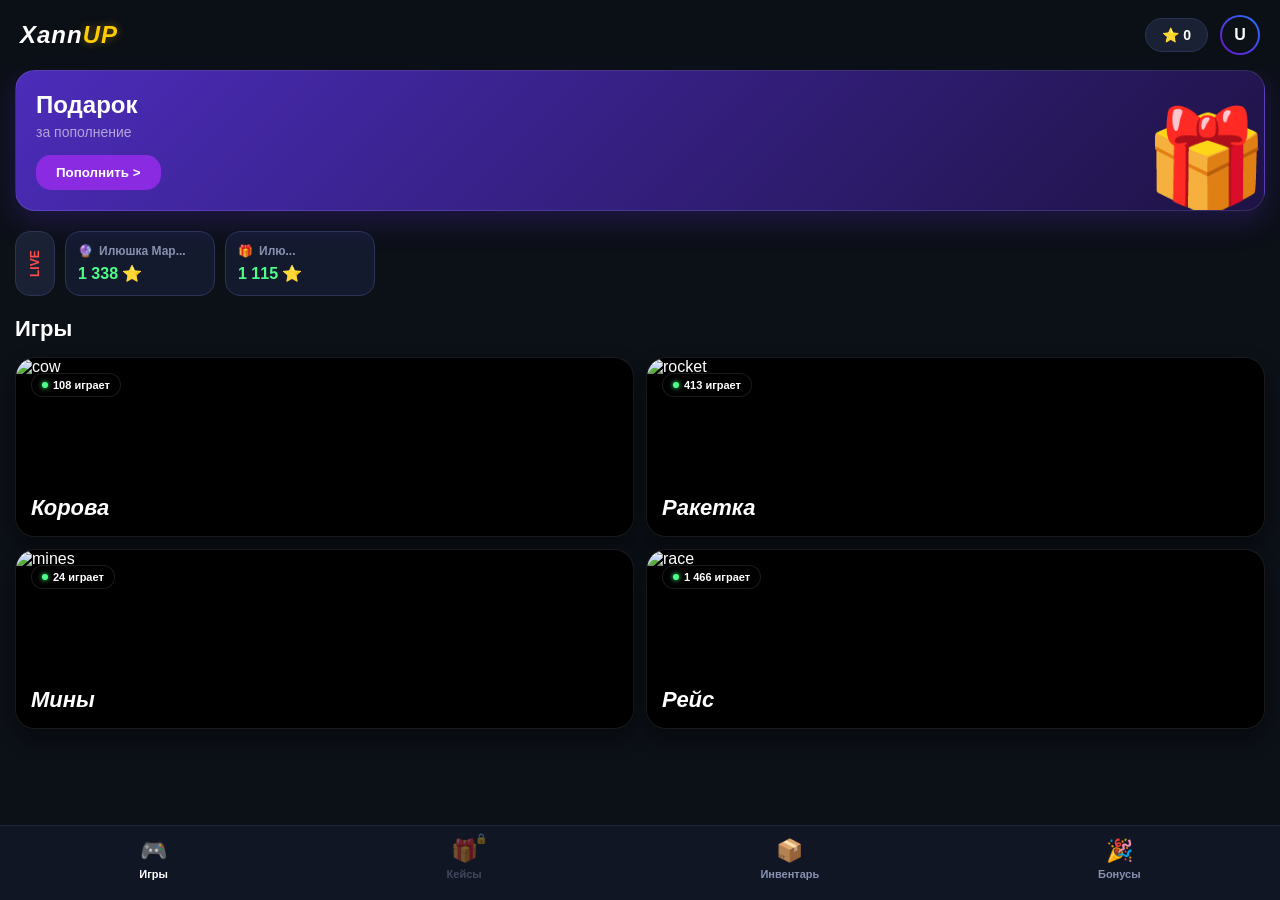
==== commit 3f64b766: "Add files via upload" ====
--- a/index.html
+++ b/index.html
@@ -1,268 +1,87 @@
-
 <!DOCTYPE html>
 <html lang="ru">
 <head>
-  <meta charset="UTF-8">
-  <meta name="viewport" content="width=device-width, initial-scale=1.0, viewport-fit=cover">
-  <meta name="theme-color" content="#080d1c">
-  <meta name="description" content="XannUP — игровые развлечения">
-  <title>XannUP</title>
-  <link rel="stylesheet" href="style.css">
-  <script src="https://telegram.org/js/telegram-web-app.js"></script>
+    <meta charset="UTF-8">
+    <meta name="viewport" content="width=device-width, initial-scale=1.0, maximum-scale=1.0, user-scalable=no">
+    <title>XannUP</title>
+    <script src="https://telegram.org/js/telegram-web-app.js"></script>
+    <style>
+        :root { --bg-color: #0c1017; --text-main: #ffffff; --text-muted: #8892b0; --nav-bg: rgba(18, 24, 38, 0.95); }
+        * { box-sizing: border-box; margin: 0; padding: 0; font-family: -apple-system, BlinkMacSystemFont, "Segoe UI", Roboto, sans-serif; -webkit-tap-highlight-color: transparent; }
+        body { background-color: var(--bg-color); color: var(--text-main); padding-bottom: 80px; overflow-x: hidden; }
+        .header { display: flex; justify-content: space-between; align-items: center; padding: 15px 20px; position: sticky; top: 0; z-index: 100; background: rgba(12, 16, 23, 0.8); backdrop-filter: blur(10px); }
+        .logo { font-weight: 900; font-size: 24px; font-style: italic; letter-spacing: 1px; }
+        .logo span { color: #ffcc00; text-shadow: 0 0 10px rgba(255, 204, 0, 0.4); }
+        .header-right { display: flex; align-items: center; gap: 12px; }
+        .balance { background: #1a2135; padding: 8px 16px; border-radius: 20px; font-weight: 800; border: 1px solid #2a3556; display: flex; align-items: center; gap: 6px; font-size: 14px; }
+        .avatar { width: 40px; height: 40px; border-radius: 50%; background: linear-gradient(45deg, #6a11cb, #2575fc); display: flex; justify-content: center; align-items: center; overflow: hidden; padding: 2px; }
+        .avatar-inner { width: 100%; height: 100%; border-radius: 50%; background: #0c1017; display: flex; justify-content: center; align-items: center; overflow: hidden; font-weight: bold; }
+        .avatar-inner img { width: 100%; height: 100%; object-fit: cover; }
+        .banner { margin: 0 15px 20px 15px; border-radius: 20px; background: linear-gradient(135deg, #4b2cba 0%, #1e1345 100%); padding: 20px; position: relative; overflow: hidden; display: flex; align-items: center; box-shadow: 0 10px 30px rgba(75, 44, 186, 0.3); border: 1px solid rgba(255,255,255,0.1); }
+        .banner-text h2 { font-size: 24px; margin-bottom: 5px; font-weight: 900; }
+        .banner-text p { font-size: 14px; color: #b3a5d9; margin-bottom: 15px; }
+        .banner-btn { background: #8a2be2; color: white; border: none; padding: 10px 20px; border-radius: 15px; font-weight: bold; cursor: pointer; }
+        .banner-img { position: absolute; right: -5px; bottom: -10px; font-size: 100px; }
+        .live-container { display: flex; gap: 10px; overflow-x: auto; padding: 0 15px 20px 15px; scrollbar-width: none; }
+        .live-container::-webkit-scrollbar { display: none; }
+        .live-badge { display: flex; align-items: center; justify-content: center; background: #1a2135; border-radius: 15px; padding: 0 12px; color: #ff4d4d; font-weight: 900; font-size: 12px; writing-mode: vertical-rl; transform: rotate(180deg); border: 1px solid #2a3556; }
+        .live-card { min-width: 150px; background: #141a2e; border-radius: 15px; padding: 12px; display: flex; flex-direction: column; border: 1px solid #2a3556; }
+        .live-user { display: flex; align-items: center; gap: 6px; font-size: 12px; margin-bottom: 6px; color: var(--text-muted); font-weight: 600; }
+        .live-amount { font-weight: 900; font-size: 16px; color: #4dff88; }
+        .section-title { font-size: 22px; font-weight: 900; margin: 0 15px 15px 15px; }
+        .games-grid { display: grid; grid-template-columns: 1fr 1fr; gap: 12px; padding: 0 15px; }
+        .game-card { border-radius: 20px; padding: 15px; text-align: left; position: relative; overflow: hidden; cursor: pointer; height: 180px; display: flex; flex-direction: column; justify-content: flex-end; transition: transform 0.2s; box-shadow: 0 10px 20px rgba(0,0,0,0.4); border: 1px solid rgba(255,255,255,0.1); background-color: #000; }
+        .game-card:active { transform: scale(0.96); }
+        .card-img { pointer-events: none; -webkit-touch-callout: none; user-select: none; position: absolute; top: 0; left: 0; width: 100%; height: 100%; object-fit: cover; z-index: 1; transition: transform 0.3s; }
+        .game-card:active .card-img { transform: scale(1.1); }
+        .card-overlay { position: absolute; bottom: 0; left: 0; right: 0; height: 60%; background: linear-gradient(to top, rgba(0,0,0,0.9) 0%, rgba(0,0,0,0) 100%); z-index: 2; pointer-events: none; }
+        .online-badge { background: rgba(0,0,0,0.6); backdrop-filter: blur(5px); padding: 5px 10px; border-radius: 12px; font-size: 11px; font-weight: bold; display: inline-flex; align-items: center; gap: 5px; align-self: flex-start; margin-bottom: auto; z-index: 3; border: 1px solid rgba(255,255,255,0.1); }
+        .online-dot { width: 6px; height: 6px; background: #4dff88; border-radius: 50%; box-shadow: 0 0 5px #4dff88; }
+        .game-title { font-weight: 900; font-size: 22px; z-index: 3; text-shadow: 0 2px 4px rgba(0,0,0,0.8); font-style: italic; }
+        .bottom-nav { position: fixed; bottom: 0; left: 0; right: 0; background: var(--nav-bg); backdrop-filter: blur(15px); display: flex; justify-content: space-around; padding: 12px 0 20px 0; border-top: 1px solid #1f2742; z-index: 100; }
+        .nav-item { display: flex; flex-direction: column; align-items: center; font-size: 11px; color: var(--text-muted); cursor: pointer; position: relative; font-weight: 600; }
+        .nav-item.active { color: #fff; }
+        .nav-icon { font-size: 22px; margin-bottom: 4px; }
+        .nav-item.disabled { opacity: 0.4; cursor: not-allowed; }
+        .lock-icon { position: absolute; top: -5px; right: -5px; font-size: 10px; }
+    </style>
 </head>
-
 <body>
-  <div class="app" id="app">
-
-    <!-- ШАПКА -->
-    <header class="topbar">
-      <a class="brand" href="#" aria-label="XannUP">
-        <span class="brand-mark">X</span>
-        <span class="brand-name">Xann<span>UP</span></span>
-      </a>
-
-      <div class="header-actions">
-        <button class="balance-button" id="balanceButton" type="button">
-          <span class="balance-icon">★</span>
-          <span id="balanceValue">0 ₽</span>
-          <span class="balance-arrow">⌄</span>
-        </button>
-
-        <button class="profile-button" id="profileButton" type="button"
-                aria-label="Профиль">
-          <img
-            id="telegramAvatar"
-            src="https://placehold.co/100x100/172443/ffffff?text=X"
-            alt="Аватар профиля"
-          >
-        </button>
-      </div>
-    </header>
-
-    <main>
-
-      <!-- ИГРЫ: СТРАНИЦА ОТКРЫВАЕТСЯ ПЕРВОЙ -->
-      <section class="page active" id="page-games" data-page="games">
-
-        <!-- LIVE -->
-        <button class="live-banner" id="openLiveButton" type="button">
-          <span class="live-banner-left">
-            <span class="live-indicator"></span>
-            <span class="live-title">LIVE</span>
-          </span>
-          <span class="live-description">
-            События игроков в реальном времени
-          </span>
-          <span class="live-arrow">→</span>
-        </button>
-
-        <div class="section-heading">
-          <div>
-            <p class="eyebrow">ВЫБИРАЙ И ИГРАЙ</p>
-            <h1>Игры</h1>
-          </div>
-          <span class="games-count">4 игры</span>
+    <div class="header"><div class="logo">Xann<span>UP</span></div><div class="header-right"><div class="balance">⭐ 0</div><div class="avatar"><div class="avatar-inner" id="avatar">U</div></div></div></div>
+    <div class="banner"><div class="banner-text"><h2>Подарок</h2><p>за пополнение</p><button class="banner-btn">Пополнить ></button></div><div class="banner-img">🎁</div></div>
+    <div class="live-container"><div class="live-badge">LIVE</div><div class="live-card"><div class="live-user"><span>🔮</span> Илюшка Мар...</div><div class="live-amount">1 338 ⭐</div></div><div class="live-card"><div class="live-user"><span>🎁</span> Илю...</div><div class="live-amount">1 115 ⭐</div></div></div>
+    <div class="section-title">Игры</div>
+    <div class="games-grid">
+        <!-- Корова -->
+        <div class="game-card" onclick="alert('Корова в разработке')">
+            <div class="online-badge"><div class="online-dot"></div> 108 играет</div>
+            <img src="https://i.postimg.cc/nLxTxVJB/file-00000000b6348210b14322c7cab65ae2.png" class="card-img" alt="cow">
+            <div class="card-overlay"></div>
+            <div class="game-title">Корова</div>
         </div>
-
-        <!-- КАРТОЧКИ ИГР -->
-        <div class="games-grid">
-
-          <button class="game-card game-cow" type="button"
-                  data-game="cow">
-            <span class="online-label"><span></span> Online</span>
-            <span class="game-art cow-art" aria-hidden="true">🐮</span>
-            <span class="game-info">
-              <span class="game-name">Коровка</span>
-              <span class="game-subtitle">Проверь свою удачу</span>
-            </span>
-            <span class="game-play">Играть <span>→</span></span>
-          </button>
-
-          <button class="game-card game-mines" type="button"
-                  data-game="mines">
-            <span class="online-label"><span></span> Online</span>
-            <span class="game-art mines-art" aria-hidden="true">💎</span>
-            <span class="game-info">
-              <span class="game-name">Мины</span>
-              <span class="game-subtitle">Логика и внимательность</span>
-            </span>
-            <span class="game-play">Играть <span>→</span></span>
-          </button>
-
-          <button class="game-card game-blackjack" type="button"
-                  data-game="blackjack">
-            <span class="online-label"><span></span> Online</span>
-            <span class="game-art blackjack-art" aria-hidden="true">🂡</span>
-            <span class="game-info">
-              <span class="game-name">Blackjack</span>
-              <span class="game-subtitle">Карточная игра</span>
-            </span>
-            <span class="game-play">Играть <span>→</span></span>
-          </button>
-
-          <button class="game-card game-upgrader" type="button"
-                  data-game="upgrader">
-            <span class="online-label"><span></span> Online</span>
-            <span class="game-art upgrader-art" aria-hidden="true">⚡</span>
-            <span class="game-info">
-              <span class="game-name">Upgrader</span>
-              <span class="game-subtitle">Улучшай свои предметы</span>
-            </span>
-            <span class="game-play">Играть <span>→</span></span>
-          </button>
-
+        <!-- Ракетка -->
+        <div class="game-card" onclick="alert('Ракетка в разработке')">
+            <div class="online-badge"><div class="online-dot"></div> 413 играет</div>
+            <img src="https://i.postimg.cc/W4VSVpvx/file-000000005acc81f48f8d9b718f5c53b8.png" class="card-img" alt="rocket">
+            <div class="card-overlay"></div>
+            <div class="game-title">Ракетка</div>
         </div>
-      </section>
-
-      <!-- LIVE -->
-      <section class="page" id="page-live" data-page="live" hidden>
-        <div class="page-heading">
-          <button class="back-button" data-back-to-games type="button">
-            ← Назад
-          </button>
-          <p class="eyebrow">АКТИВНОСТЬ ПЛАТФОРМЫ</p>
-          <h1><span class="live-indicator"></span> Live</h1>
-          <p class="page-description">
-            Здесь отображаются игровые события XannUP.
-          </p>
+        <!-- Мины -->
+        <div class="game-card" onclick="alert('Мины в разработке')">
+            <div class="online-badge"><div class="online-dot"></div> 24 играет</div>
+            <img src="https://i.postimg.cc/Bv3N3Z0d/IMG-20261121-221206.png" class="card-img" alt="mines">
+            <div class="card-overlay"></div>
+            <div class="game-title">Мины</div>
         </div>
-
-        <div class="live-feed" id="liveFeed">
-          <div class="empty-state">
-            <span class="empty-state-icon">⚡</span>
-            <h2>Лента событий</h2>
-            <p>Здесь будут появляться события из игр.</p>
-          </div>
+        <!-- Рейс -->
+        <div class="game-card" onclick="alert('Рейс в разработке')">
+            <div class="online-badge"><div class="online-dot"></div> 1 466 играет</div>
+            <img src="https://i.postimg.cc/GpRzR3Cf/IMG-20261121-221235.png" class="card-img" alt="race">
+            <div class="card-overlay"></div>
+            <div class="game-title">Рейс</div>
         </div>
-      </section>
-
-      <!-- КЕЙСЫ -->
-      <section class="page" id="page-cases" data-page="cases" hidden>
-        <div class="page-heading">
-          <p class="eyebrow">XANNUP COLLECTION</p>
-          <h1>Кейсы</h1>
-        </div>
-        <div class="coming-soon">
-          <span class="coming-soon-icon">🎁</span>
-          <h2>Скоро появится</h2>
-          <p>Раздел кейсов пока находится в разработке.</p>
-        </div>
-      </section>
-
-      <!-- ЗАРАБОТОК -->
-      <section class="page" id="page-earnings" data-page="earnings" hidden>
-        <div class="page-heading">
-          <p class="eyebrow">ТВОЙ ПРОФИЛЬ</p>
-          <h1>Заработок</h1>
-        </div>
-        <div class="feature-card">
-          <span class="feature-icon">⭐</span>
-          <h2>Баланс XannUP</h2>
-          <p>Демонстрационные единицы платформы.</p>
-          <button class="primary-button" id="openWalletButton"
-                  type="button">
-            Открыть кошелёк
-          </button>
-        </div>
-      </section>
-
-      <!-- БОНУСЫ -->
-      <section class="page" id="page-bonuses" data-page="bonuses" hidden>
-        <div class="page-heading">
-          <p class="eyebrow">ПРИЯТНЫЕ ПОДАРКИ</p>
-          <h1>Бонусы</h1>
-        </div>
-        <div class="coming-soon">
-          <span class="coming-soon-icon">✨</span>
-          <h2>Бонусы XannUP</h2>
-          <p>Раздел бонусов скоро будет доступен.</p>
-        </div>
-      </section>
-
-      <!-- ПРОФИЛЬ -->
-      <section class="page" id="page-profile" data-page="profile" hidden>
-        <div class="page-heading">
-          <button class="back-button" data-back-to-games type="button">
-            ← Назад
-          </button>
-          <p class="eyebrow">АККАУНТ</p>
-          <h1>Профиль</h1>
-        </div>
-        <div class="profile-card">
-          <img
-            id="profileAvatar"
-            src="https://placehold.co/120x120/172443/ffffff?text=X"
-            alt="Аватар"
-          >
-          <h2 id="profileName">Игрок XannUP</h2>
-          <p id="profileUsername">@username</p>
-        </div>
-      </section>
-
-      <!-- КОШЕЛЁК -->
-      <section class="page" id="page-wallet" data-page="wallet" hidden>
-        <div class="page-heading">
-          <button class="back-button" data-back-to-games type="button">
-            ← Назад
-          </button>
-          <p class="eyebrow">ДЕМО-РЕЖИМ</p>
-          <h1>Кошелёк</h1>
-        </div>
-
-        <div class="wallet-card">
-          <p>Демонстрационный баланс</p>
-          <h2 id="walletBalance">0 ₽</h2>
-          <button class="secondary-button" id="currencyToggle"
-                  type="button">
-            Переключить ₽ / ⭐
-          </button>
-
-          <div class="wallet-actions">
-            <button class="primary-button" id="demoTopUpButton"
-                    type="button">
-              Пополнить
-            </button>
-            <button class="secondary-button" id="withdrawButton"
-                    type="button">
-              Вывод
-            </button>
-          </div>
-
-          <p class="demo-note">
-            Это демонстрационный интерфейс. Платежи и вывод средств
-            не выполняются.
-          </p>
-        </div>
-      </section>
-
-    </main>
-
-    <!-- НИЖНЯЯ НАВИГАЦИЯ -->
-    <nav class="bottom-nav" aria-label="Основная навигация">
-
-      <button class="nav-item active" data-nav="games" type="button">
-        <span class="nav-icon">🎮</span>
-        <span>Игры</span>
-      </button>
-
-      <button class="nav-item" data-nav="cases" type="button">
-        <span class="nav-icon">🎁</span>
-        <span>Кейсы</span>
-      </button>
-
-      <button class="nav-item" data-nav="earnings" type="button">
-        <span class="nav-icon">⭐</span>
-        <span>Заработок</span>
-      </button>
-
-      <button class="nav-item" data-nav="bonuses" type="button">
-        <span class="nav-icon">✨</span>
-        <span>Бонусы</span>
-      </button>
-
-    </nav>
-  </div>
-
-  <script src="script.js"></script>
+    </div>
+    <div class="bottom-nav"><div class="nav-item active"><div class="nav-icon">🎮</div>Игры</div><div class="nav-item disabled"><div class="nav-icon">🎁</div>Кейсы<div class="lock-icon">🔒</div></div><div class="nav-item"><div class="nav-icon">📦</div>Инвентарь</div><div class="nav-item"><div class="nav-icon">🎉</div>Бонусы</div></div>
+    <script>const tg = window.Telegram.WebApp; tg.expand(); tg.setHeaderColor('#0c1017'); if (tg.initDataUnsafe && tg.initDataUnsafe.user) { const user = tg.initDataUnsafe.user; if (user.first_name) document.getElementById('avatar').innerText = user.first_name.charAt(0).toUpperCase(); if (user.photo_url) document.getElementById('avatar').innerHTML = `<img src="${user.photo_url}" alt="avatar">`; }</script>
 </body>
 </html>
